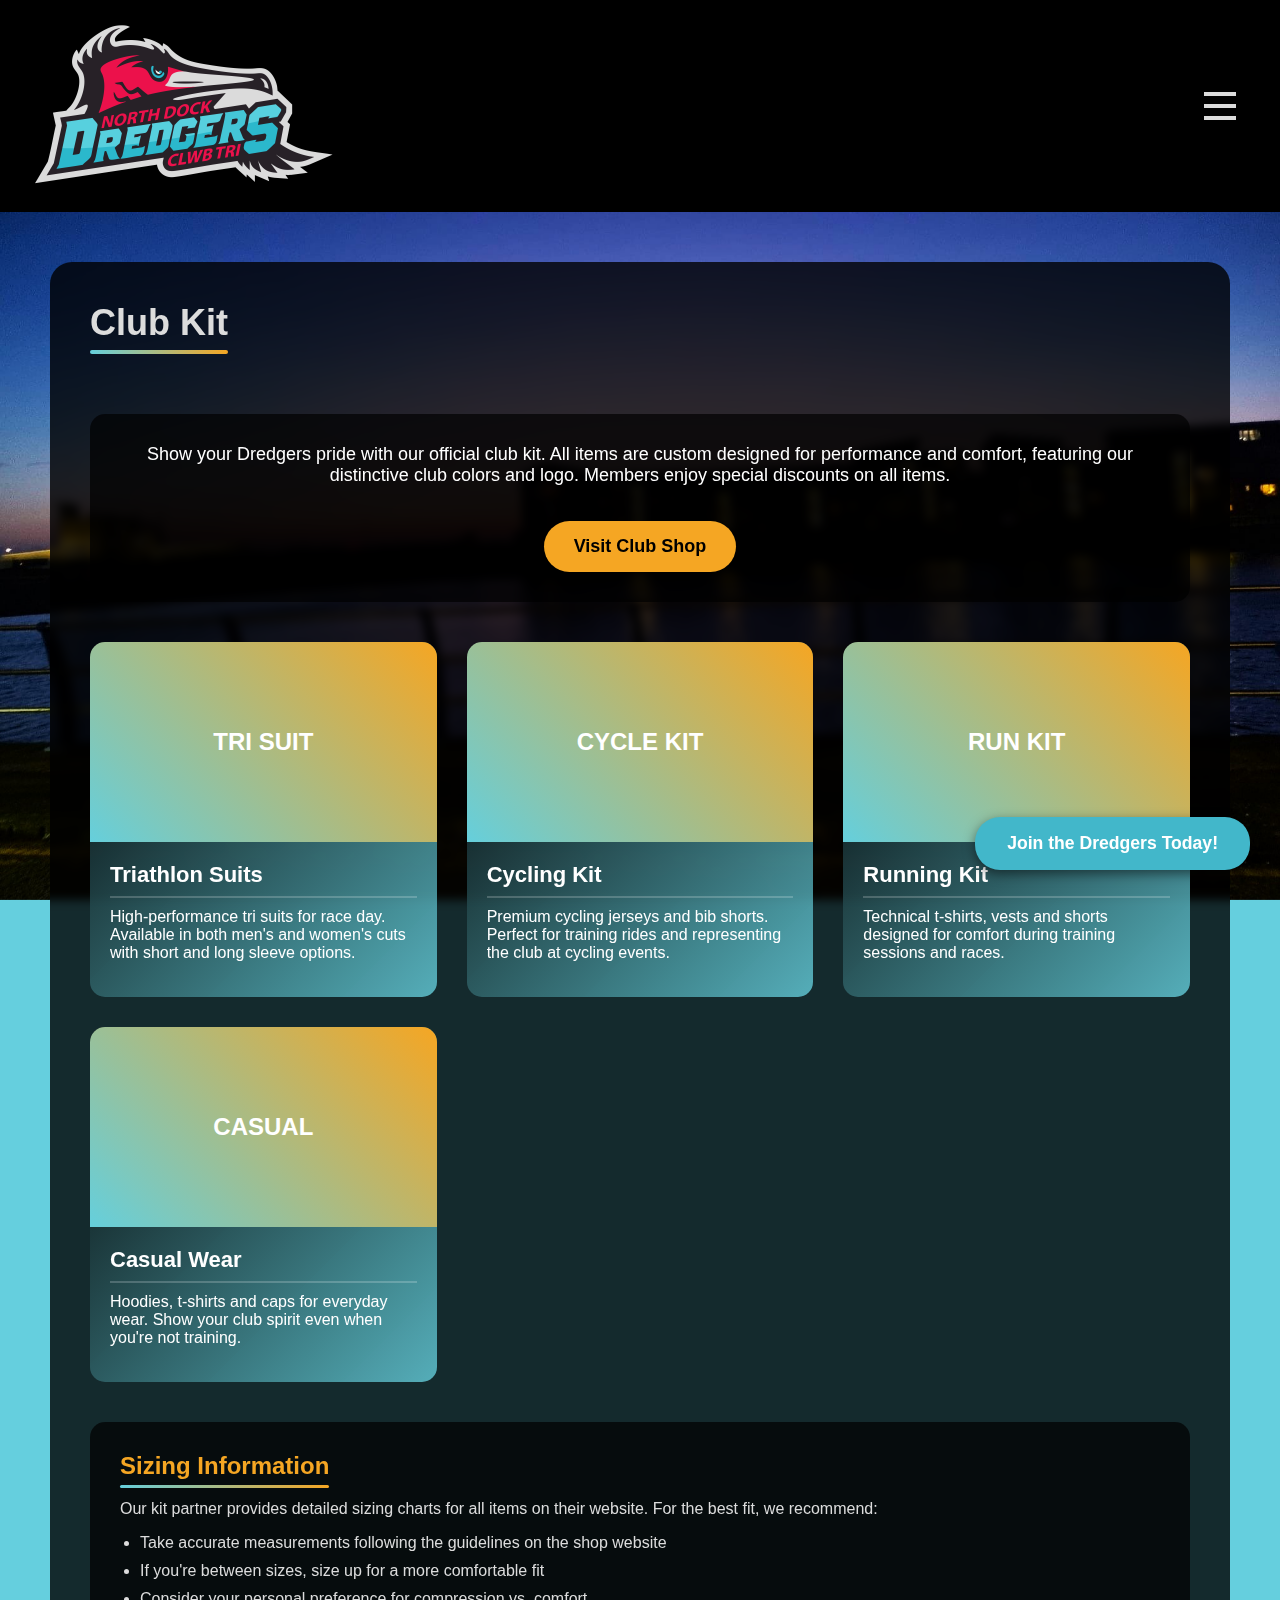
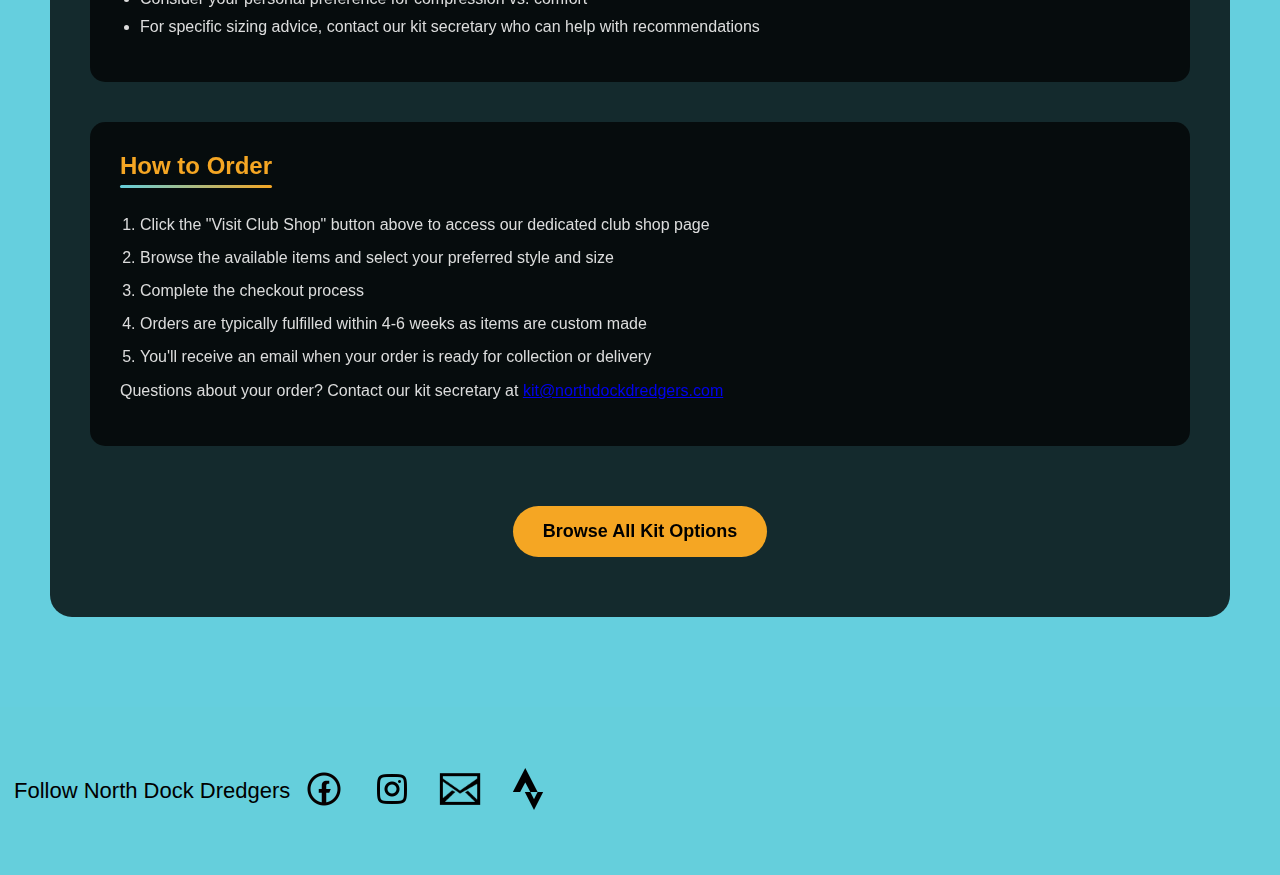
==== club-kit.html @ 21c1e299 "Initial commit of North Dock Dredgers website" ====
<!DOCTYPE html>
<html lang="en">
<head>
    <meta charset="UTF-8">
    <meta name="viewport" content="width=device-width, initial-scale=1.0">
    <title>Club Kit - North Dock Dredgers Triathlon Club</title>
    <link rel="stylesheet" href="styles/main.css">
    <style>
        /* Club Kit Page Specific Styles */
        .club-kit {
            max-width: 100%;
            margin-bottom: 40px;
        }
        
        .club-kit h1 {
            margin-bottom: 30px;
            font-size: 36px;
            position: relative;
            display: inline-block;
        }
        
        .club-kit h1:after {
            content: "";
            position: absolute;
            bottom: -10px;
            left: 0;
            width: 100%;
            height: 4px;
            background: linear-gradient(90deg, #65cfdc, #f5a623);
            border-radius: 2px;
        }
        
        .kit-intro {
            margin-bottom: 40px;
            text-align: center;
            background-color: rgba(0, 0, 0, 0.7);
            padding: 30px;
            border-radius: 15px;
        }
        
        .kit-intro p {
            font-size: 18px;
            margin-bottom: 25px;
            color: #ffffff;
        }
        
        .shop-button {
            display: inline-block;
            background-color: #f5a623;
            color: #000;
            font-weight: bold;
            padding: 15px 30px;
            border-radius: 30px;
            text-decoration: none;
            font-size: 18px;
            transition: all 0.3s ease;
            margin-top: 10px;
        }
        
        .shop-button:hover {
            background-color: #65cfdc;
            transform: scale(1.05);
            box-shadow: 0 10px 20px rgba(0, 0, 0, 0.2);
        }
        
        .kit-categories {
            display: grid;
            grid-template-columns: repeat(auto-fit, minmax(300px, 1fr));
            gap: 30px;
            margin-bottom: 40px;
        }
        
        .kit-card {
            background: linear-gradient(135deg, rgba(0, 0, 0, 0.9) 0%, rgba(101, 207, 220, 0.8) 100%);
            border-radius: 15px;
            overflow: hidden;
            transition: transform 0.3s ease, box-shadow 0.3s ease;
        }
        
        .kit-card:hover {
            box-shadow: 0 15px 30px rgba(0, 0, 0, 0.3);
        }
        
        .kit-img-container {
            height: 200px;
            background-color: rgba(255, 255, 255, 0.1);
            display: flex;
            align-items: center;
            justify-content: center;
            overflow: hidden;
        }
        
        .kit-img-container img {
            width: 100%;
            height: 100%;
            object-fit: cover;
        }
        
        .kit-img-placeholder {
            width: 100%;
            height: 100%;
            display: flex;
            align-items: center;
            justify-content: center;
            font-weight: bold;
            color: white;
            background: linear-gradient(45deg, #65cfdc, #f5a623);
            text-transform: uppercase;
            font-size: 24px;
        }
        
        .kit-card-content {
            padding: 20px;
            color: white;
        }
        
        .kit-card-content h3 {
            margin-top: 0;
            font-size: 22px;
            margin-bottom: 10px;
            border-bottom: 2px solid rgba(255, 255, 255, 0.2);
            padding-bottom: 8px;
        }
        
        .kit-card-content p {
            margin-bottom: 15px;
        }
        
        .sizing-guide {
            background-color: rgba(0, 0, 0, 0.7);
            padding: 30px;
            border-radius: 15px;
            margin: 40px 0;
        }
        
        .sizing-guide h2 {
            color: #f5a623;
            margin-top: 0;
            position: relative;
            display: inline-block;
            margin-bottom: 20px;
        }
        
        .sizing-guide h2:after {
            content: "";
            position: absolute;
            bottom: -8px;
            left: 0;
            width: 100%;
            height: 3px;
            background: linear-gradient(90deg, #65cfdc, #f5a623);
            border-radius: 2px;
        }
        
        .sizing-guide ul {
            padding-left: 20px;
        }
        
        .sizing-guide li {
            margin-bottom: 10px;
        }
        
        .ordering-process {
            margin-top: 40px;
            background-color: rgba(0, 0, 0, 0.7);
            padding: 30px;
            border-radius: 15px;
        }
        
        .ordering-process h2 {
            color: #f5a623;
            margin-top: 0;
            position: relative;
            display: inline-block;
            margin-bottom: 20px;
        }
        
        .ordering-process h2:after {
            content: "";
            position: absolute;
            bottom: -8px;
            left: 0;
            width: 100%;
            height: 3px;
            background: linear-gradient(90deg, #65cfdc, #f5a623);
            border-radius: 2px;
        }
        
        .ordering-process ol {
            padding-left: 20px;
        }
        
        .ordering-process li {
            margin-bottom: 15px;
        }
        
        .final-cta {
            text-align: center;
            margin: 50px 0 20px;
        }
        
        /* Responsive adjustments */
        @media (max-width: 768px) {
            .kit-categories {
                grid-template-columns: repeat(auto-fit, minmax(250px, 1fr));
            }
        }
        
        @media (max-width: 500px) {
            .kit-categories {
                grid-template-columns: 1fr;
            }
        }
    </style>
</head>
<body>
    <!-- Header section containing logo, navigation and CTA button -->
    <header>
        <a href="index.html" class="logo-link">
            <img src="img/nddredgers-logo-299-160.png" alt="North Dock Dredgers Logo" class="logo">
        </a>
        <div class="header-right">
            <a href="join-us.html" class="header-cta">Join the Dredgers Today!</a>
            <nav class="burger-menu" id="burger-menu">
                <span></span>
                <span></span>
                <span></span>
            </nav>
        </div>
        <ul class="menu" id="menu">
            <li><a href="index.html">Home</a></li>
            <li><a href="training.html">Training</a></li>
            <li class="active"><span>Club Kit</span></li>
            <li><a href="committee-coaches.html">Committee and Coaches</a></li>
            <li><a href="join-us.html"><strong>Join Us</strong></a></li>
        </ul>
    </header>

    <div class="hero-image"></div>

    <main class="single-column">
        <section class="column club-kit">
            <h1>Club Kit</h1>
            
            <div class="kit-intro">
                <p>Show your Dredgers pride with our official club kit. All items are custom designed for performance and comfort, featuring our distinctive club colors and logo. Members enjoy special discounts on all items.</p>
                <a href="https://bravendurance.co.uk/collections/nd-dredgers-custom-orders?_pos=1&_psq=dredgers&_ss=e&_v=1.0" class="shop-button" target="_blank">Visit Club Shop</a>
            </div>
            
            <div class="kit-categories">
                <!-- Tri Suit Card -->
                <div class="kit-card">
                    <div class="kit-img-container">
                        <div class="kit-img-placeholder">Tri Suit</div>
                    </div>
                    <div class="kit-card-content">
                        <h3>Triathlon Suits</h3>
                        <p>High-performance tri suits for race day. Available in both men's and women's cuts with short and long sleeve options.</p>
                    </div>
                </div>
                
                <!-- Cycling Kit Card -->
                <div class="kit-card">
                    <div class="kit-img-container">
                        <div class="kit-img-placeholder">Cycle Kit</div>
                    </div>
                    <div class="kit-card-content">
                        <h3>Cycling Kit</h3>
                        <p>Premium cycling jerseys and bib shorts. Perfect for training rides and representing the club at cycling events.</p>
                    </div>
                </div>
                
                <!-- Running Kit Card -->
                <div class="kit-card">
                    <div class="kit-img-container">
                        <div class="kit-img-placeholder">Run Kit</div>
                    </div>
                    <div class="kit-card-content">
                        <h3>Running Kit</h3>
                        <p>Technical t-shirts, vests and shorts designed for comfort during training sessions and races.</p>
                    </div>
                </div>
                
                <!-- Casual Wear Card -->
                <div class="kit-card">
                    <div class="kit-img-container">
                        <div class="kit-img-placeholder">Casual</div>
                    </div>
                    <div class="kit-card-content">
                        <h3>Casual Wear</h3>
                        <p>Hoodies, t-shirts and caps for everyday wear. Show your club spirit even when you're not training.</p>
                    </div>
                </div>
            </div>
            
            <div class="sizing-guide">
                <h2>Sizing Information</h2>
                <p>Our kit partner provides detailed sizing charts for all items on their website. For the best fit, we recommend:</p>
                <ul>
                    <li>Take accurate measurements following the guidelines on the shop website</li>
                    <li>If you're between sizes, size up for a more comfortable fit</li>
                    <li>Consider your personal preference for compression vs. comfort</li>
                    <li>For specific sizing advice, contact our kit secretary who can help with recommendations</li>
                </ul>
            </div>
            
            <div class="ordering-process">
                <h2>How to Order</h2>
                <ol>
                    <li>Click the "Visit Club Shop" button above to access our dedicated club shop page</li>
                    <li>Browse the available items and select your preferred style and size</li>
                    <li>Complete the checkout process</li>
                    <li>Orders are typically fulfilled within 4-6 weeks as items are custom made</li>
                    <li>You'll receive an email when your order is ready for collection or delivery</li>
                </ol>
                <p>Questions about your order? Contact our kit secretary at <a href="mailto:kit@northdockdredgers.com">kit@northdockdredgers.com</a></p>
            </div>
            
            <div class="final-cta">
                <a href="https://bravendurance.co.uk/collections/nd-dredgers-custom-orders?_pos=1&_psq=dredgers&_ss=e&_v=1.0" class="shop-button" target="_blank">Browse All Kit Options</a>
            </div>
        </section>
    </main>

    <!-- Footer with social media links -->
    <footer>
        <p>Follow North Dock Dredgers</p>
        <!-- Social media icons with links -->
        <a href="https://www.facebook.com/northdockdredgers" target="_blank">
            <img src="img/icons/icons8-facebook-96.png" alt="Facebook">
        </a>
        <a href="https://www.instagram.com/northdockdredgers" target="_blank">
            <img src="img/icons/icons8-instagram-96.png" alt="Instagram">
        </a>
        <a href="mailto:info@northdockdredgers.com">
            <img src="img/icons/icons8-email-64.png" alt="Email">
        </a>
        <a href="https://strava.app.link/HoE5Zbi9kRb" target="_blank">
            <img src="img/icons/icons8-strava-96.png" alt="Strava">
        </a>
    </footer>

    <script src="scripts/main.js"></script>
</body>
</html>
---- styles/main.css ----
body {
    background-color: #65cfde;
    color: #dcdcdc;
    font-family: myriad-pro, sans-serif;
    margin: 0;
    padding: 0;
    display: flex;
    flex-direction: column;
    min-height: 100vh;
    position: relative;
    overflow-x: hidden;
}

header {
    display: flex;
    justify-content: space-between;
    align-items: center;
    padding: 24px;
    background-color: #000000;
    position: relative;
}

.header-right {
    display: flex;
    align-items: center;
}

.header-cta {
    position: fixed;
    bottom: 30px;
    right: 30px;
    background-color: #42b7ca;
    color: white;
    padding: 16px 32px;
    border-radius: 25px;
    text-decoration: none;
    font-size: 1.1em;
    font-weight: bold;
    transition: all 0.3s ease;
    white-space: nowrap;
    font-family: myriad-pro, sans-serif;
    box-shadow: 0 4px 12px rgba(0, 0, 0, 0.5);
    z-index: 999;
}

.header-cta:hover {
    background-color: #65cfde;
    transform: scale(1.05);
    box-shadow: 0 6px 16px rgba(0, 0, 0, 0.7);
    color: black;
}

.logo {
    height: 160px;
    margin-left: 10px;
}

.logo-link {
    display: block;
    text-decoration: none;
}

.burger-menu {
    display: flex;
    flex-direction: column;
    cursor: pointer;
    z-index: 3; 
    margin-right: 20px; 
}

.burger-menu span {
    background-color: #dcdcdc;
    height: 4px;
    margin: 4px 0;
    width: 32px;
    transition: all 0.3s ease;
}

.menu {
    display: none;
    flex-direction: column;
    position: absolute;
    top: 50px;
    right: 20px;
    background-color: rgba(36, 36, 36, 0.95);
    border-radius: 22px;
    padding-top: 76px;
    padding-left: 12px;
    padding-right: 12px;
    padding-bottom: 30px;
    z-index: 2;
}

.menu.active {
    display: flex;
}

.menu li:not(.active):hover {
    background-color: rgba(255, 255, 255, 0.1);
}

.menu li.active {
    background-color: rgba(66, 183, 202, 0.6);
    cursor: default;
}

.menu li.active a {
    color: white;
    font-weight: bold;
}

.menu li.active span {
    color: white;
    font-weight: bold;
    font-size: 18px;
    font-family: myriad-pro, sans-serif;
    display: block;
}

.menu li {
    list-style: none;
    margin: 1px 0;
    padding: 12px 24px;
    border-radius: 12px;
    transition: background-color 0.3s ease;
}

.menu li a, .menu li span {
    color: #dcdcdc;
    text-decoration: none;
    font-size: 18px;
    font-family: myriad-pro, sans-serif;
    display: block; /* Makes the entire li area clickable */
    padding: 0 8px;
}

.hero-image {
    width: 100%;
    height: 100vh;
    background-image: url('../img/northdock-clear-evening.JPG'); /* Add your image path */
    background-size: cover;
    background-position: center;
    background-repeat: no-repeat;
    position: fixed;
    top: 0;
    left: 0;
    z-index: -1;
    object-fit: cover;
}

main {
    position: relative;
    z-index: 1;
    display: flex;
    justify-content: space-around;
    align-items: flex-start;
    padding: 50px;
    gap: 60px;
    flex: 1;
}

main h1 {
    text-align: left;
    font-size: 28px;
    font-family: myriad-pro, sans-serif;
}

.column {
    background-color: rgba(0, 0, 0, 0.8); /* Added transparency */
    border-radius: 22px;
    padding: 40px;
    text-align: left;
    width: 100%; /* Default to full width */
    max-width: 400px; /* Set a maximum width for consistency */
    margin: 0 auto; /* Center align columns */
    min-height: 520px;
    backdrop-filter: blur(5px); /* Optional: adds a slight blur effect behind columns */
}

.column h1, .column p {
    margin-top: 0px; /* Reduce margin at the top of the text */
}

/* Single column layout */
.single-column {
    display: flex;
    justify-content: center;
    padding: 50px;
}

.training {
    max-width: 800px;
    width: 100%;
}

.discipline-section {
    margin: 40px 0;
    padding: 30px;
    background-color: rgba(218, 40, 78, 0.9);
    border-radius: 22px;
}

.discipline-section h2 {
    color: white;
    font-size: 24px;
    margin-bottom: 20px;
    font-family: myriad-pro, sans-serif;
}

.discipline-section p {
    color: white;
    line-height: 1.6;
}

.gallery {
    width: 100%;
    max-width: 400px;
    margin: 20px auto;
    position: relative;
    aspect-ratio: 4/3;
}

.gallery-img {
    position: absolute;
    width: 100%;
    height: 100%;
    object-fit: cover;
    border-radius: 12px;
    cursor: pointer;
    transition: opacity 0.5s ease-in-out;
    opacity: 0;
}

.gallery-img.active {
    opacity: 1;
}

.gallery-img.hidden {
    opacity: 0;
}

.gallery-img:hover {
    transform: scale(1.05);
}

.lightbox {
    display: none;
    position: fixed;
    top: 0;
    left: 0;
    width: 100%;
    height: 100%;
    background-color: rgba(0, 0, 0, 0.8);
    z-index: 1000;
    justify-content: center;
    align-items: center;
}

.lightbox.active {
    display: flex;
}

.lightbox-img {
    max-width: 90vw;
    max-height: 90vh;
    object-fit: contain;
}

.nav-btn {
    position: absolute;
    top: 50%;
    transform: translateY(-50%);
    background: rgba(255, 255, 255, 0.2);
    border: none;
    color: white;
    padding: 15px;
    cursor: pointer;
    font-size: 24px;
    border-radius: 50%;
    transition: background-color 0.3s ease;
    z-index: 1001;
}

.nav-btn:hover {
    background: rgba(255, 255, 255, 0.3);
}

.prev {
    left: 20px;
}

.next {
    right: 20px;
}

.close {
    position: absolute;
    top: 20px;
    right: 30px;
    color: white;
    font-size: 40px;
    cursor: pointer;
    z-index: 1001;
}

.map-container {
    width: 100%;
    height: 400px;
    border-radius: 22px;
    overflow: hidden;
    margin-top: 20px;
}

.info-window-image {
    width: 100%;
    max-width: 280px;
    height: auto;
    border-radius: 8px;
    margin-bottom: 10px;
}

.info-window {
    font-family: myriad-pro, sans-serif;
    padding: 5px;
    max-width: 300px;
}

.info-window h2 {
    color: #42b7ca;
    margin: 0 0 10px 0;
    font-size: 1.2em;
}

.info-window p {
    margin: 5px 0;
    color: #333;
}

.info-window ul {
    margin: 5px 0;
    padding-left: 20px;
}

.info-window li {
    color: #333;
    margin: 3px 0;
}

.loading {
    text-align: center;
    padding: 20px;
}

.loading::after {
    content: '';
    display: inline-block;
    width: 20px;
    height: 20px;
    border: 2px solid #dcdcdc;
    border-radius: 50%;
    border-top-color: transparent;
    animation: spin 1s linear infinite;
}

.join-us {
    max-width: 800px;
    width: 100%;
}

.contact-section, .membership-section {
    margin: 40px 0;
    padding: 30px;
    background-color: rgba(218, 40, 78, 0.9);
    border-radius: 22px;
    color: white;
}

.contact-details {
    display: grid;
    grid-template-columns: repeat(auto-fit, minmax(250px, 1fr));
    gap: 20px;
    margin-top: 30px;
}

.contact-item {
    display: flex;
    align-items: center;
    gap: 15px;
}

.contact-item img {
    width: 32px;
    height: 32px;
}

.contact-item a {
    color: white;
    text-decoration: none;
    font-weight: bold;
    transition: opacity 0.3s ease;
}

.contact-item a:hover {
    opacity: 0.8;
}

.membership-section ul {
    list-style-type: none;
    padding: 0;
}

.membership-section li {
    margin: 15px 0;
    padding-left: 25px;
    position: relative;
}

.membership-section li::before {
    content: "→";
    position: absolute;
    left: 0;
    color: white;
}

.club-kit {
    max-width: 1200px;
    width: 100%;
}

.kit-intro {
    text-align: center;
    margin: 40px 0;
    padding: 30px;
    background-color: rgba(218, 40, 78, 0.9);
    border-radius: 22px;
    color: white;
}

.shop-button {
    display: inline-block;
    margin-top: 20px;
    padding: 12px 24px;
    background-color: white;
    color: rgb(218, 40, 78);
    text-decoration: none;
    border-radius: 8px;
    font-weight: bold;
    transition: transform 0.3s ease;
}

.shop-button:hover {
    transform: scale(1.05);
}

.kit-grid {
    display: grid;
    grid-template-columns: repeat(auto-fit, minmax(300px, 1fr));
    gap: 30px;
    margin-top: 40px;
}

.kit-item {
    background-color: rgba(218, 40, 78, 0.9);
    border-radius: 22px;
    padding: 20px;
    text-align: center;
    color: white;
    transition: transform 0.3s ease;
}

.kit-item:hover {
    transform: translateY(-5px);
}

.kit-item img {
    width: 100%;
    border-radius: 12px;
    margin-bottom: 15px;
}

.kit-item h3 {
    margin: 10px 0;
    font-size: 20px;
    font-family: myriad-pro, sans-serif;
}

.kit-item p {
    margin: 0;
    font-size: 16px;
    opacity: 0.9;
}

@keyframes spin {
    to { transform: rotate(360deg); }
}

.rss-feed {
    display: flex;
    flex-direction: column;
    align-items: stretch; /* Changed from center to stretch */
}

.rss-feed h1 {
    text-align: left; /* Explicitly set title alignment */
    margin-bottom: 20px; /* Add some space between title and iframe */
}

.rss-feed iframe {
    border-radius: 22px;
    margin: 0 auto;
    width: 100%;
    max-width: 340px;
    display: block; /* Helps with centering */
}

footer {
    bottom: 0;
    left: 0;
    width: 100%;
    display: flex;
    justify-content: left;
    align-items: center; 
    padding: 14px;
    background-color: #65cfdc;
    height: 140px;
}

footer a {
    margin: 0 10px;
}

footer img {
    height: 48px; /* Set height of all logos to 96px */
    transition: transform 0.3s ease;
}

footer a:hover img {
    transform: scale(1.2);
}

footer a:active img {
    transform: scale(1.2);
}

footer p {
    margin: 0;
    font-size: 22px;
    color: #000000;
    font-family: myriad-pro, sans-serif;
}

@media (max-width: 768px) {
    .header-cta {
        font-size: 1em;
        padding: 12px 24px;
        bottom: 20px;
        right: 20px;
    }
    main {
        flex-direction: column;
        padding: 20px;
    }

    .column {
        width: 90%;
        margin: 10px auto;
    }

    .logo {
        height: 120px;
    }

    footer {
        flex-direction: column;
        height: auto;
        text-align: center;
    }

    footer img {
        margin: 10px;
    }

    .kit-grid {
        grid-template-columns: repeat(auto-fit, minmax(250px, 1fr));
        gap: 20px;
    }
}

/* Add media query for iPhones and smaller screens */
@media (max-width: 480px) {
    .column {
        max-width: 90%; /* Reduce max width for smaller screens */
        padding: 20px; /* Adjust padding for better fit */
    }

    .hero-image {
        height: 50vh; /* Reduce hero image height */
    }

    .header-cta {
        font-size: 0.9em; /* Adjust font size for smaller screens */
        padding: 10px 20px; /* Adjust padding */
    }

    footer {
        flex-direction: column;
        text-align: center;
        padding: 20px;
    }

    footer img {
        margin: 10px auto;
    }

    .gallery, .map-container, .rss-feed iframe {
        max-width: 100%; /* Make elements full width */
        margin: 0 auto; /* Center align elements */
    }

    .column {
        width: 100%; /* Make columns full width */
        margin: 0; /* Remove side margins */
        padding: 20px; /* Add padding for better spacing */
    }

    .gallery {
        aspect-ratio: 1 / 1; /* Adjust aspect ratio for better fit */
    }

    .map-container {
        height: 300px; /* Reduce height for smaller screens */
    }

    .rss-feed iframe {
        height: auto; /* Allow height to adjust dynamically */
    }
}
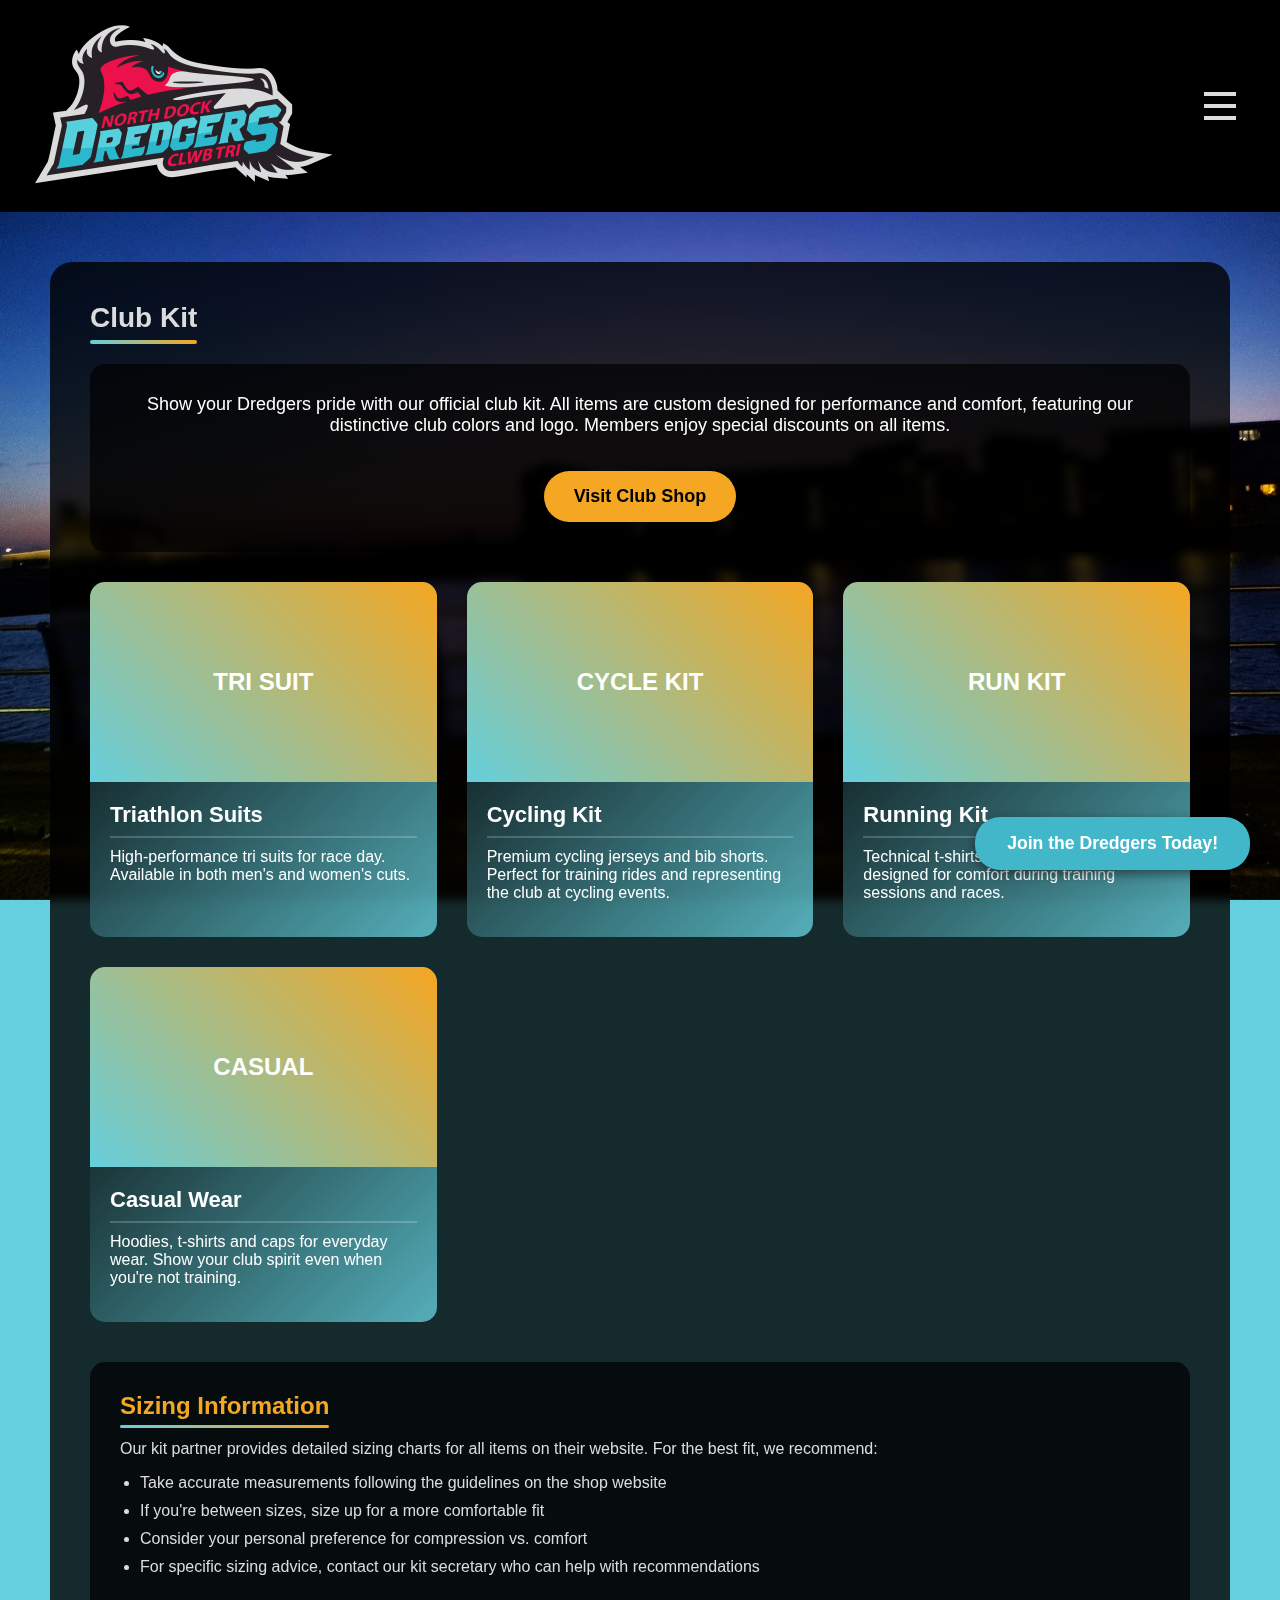
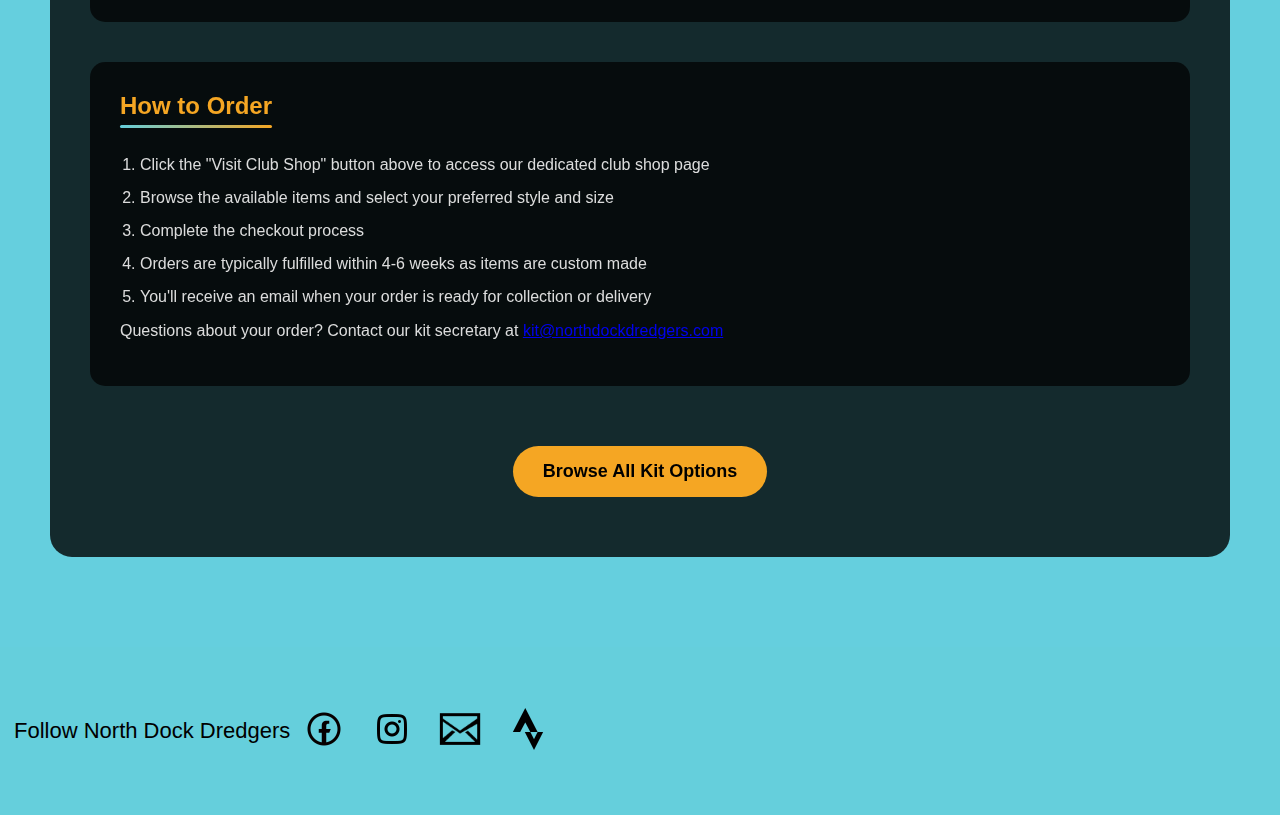
==== commit 3c516b00: "Fix spacing issues in headings across club-kit and training pages" ====
--- a/club-kit.html
+++ b/club-kit.html
@@ -14,7 +14,7 @@
         
         .club-kit h1 {
             margin-bottom: 30px;
-            font-size: 36px;
+            font-size: 28px;
             position: relative;
             display: inline-block;
         }
@@ -31,7 +31,8 @@
         }
         
         .kit-intro {
-            margin-bottom: 40px;
+            margin-bottom: 30px;
+            margin-top: 0px;
             text-align: center;
             background-color: rgba(0, 0, 0, 0.7);
             padding: 30px;
@@ -241,7 +242,6 @@
     <main class="single-column">
         <section class="column club-kit">
             <h1>Club Kit</h1>
-            
             <div class="kit-intro">
                 <p>Show your Dredgers pride with our official club kit. All items are custom designed for performance and comfort, featuring our distinctive club colors and logo. Members enjoy special discounts on all items.</p>
                 <a href="https://bravendurance.co.uk/collections/nd-dredgers-custom-orders?_pos=1&_psq=dredgers&_ss=e&_v=1.0" class="shop-button" target="_blank">Visit Club Shop</a>
@@ -255,7 +255,7 @@
                     </div>
                     <div class="kit-card-content">
                         <h3>Triathlon Suits</h3>
-                        <p>High-performance tri suits for race day. Available in both men's and women's cuts with short and long sleeve options.</p>
+                        <p>High-performance tri suits for race day. Available in both men's and women's cuts.</p>
                     </div>
                 </div>
                 
--- a/styles/main.css
+++ b/styles/main.css
@@ -9,6 +9,25 @@
     min-height: 100vh;
     position: relative;
     overflow-x: hidden;
+}
+
+/* Global heading styles */
+h1 {
+    margin-bottom: 30px;
+    font-size: 36px;
+    position: relative;
+    display: inline-block;
+}
+
+h1:after {
+    content: "";
+    position: absolute;
+    bottom: -10px;
+    left: 0;
+    width: 100%;
+    height: 4px;
+    background: linear-gradient(90deg, #65cfdc, #f5a623);
+    border-radius: 2px;
 }
 
 header {
